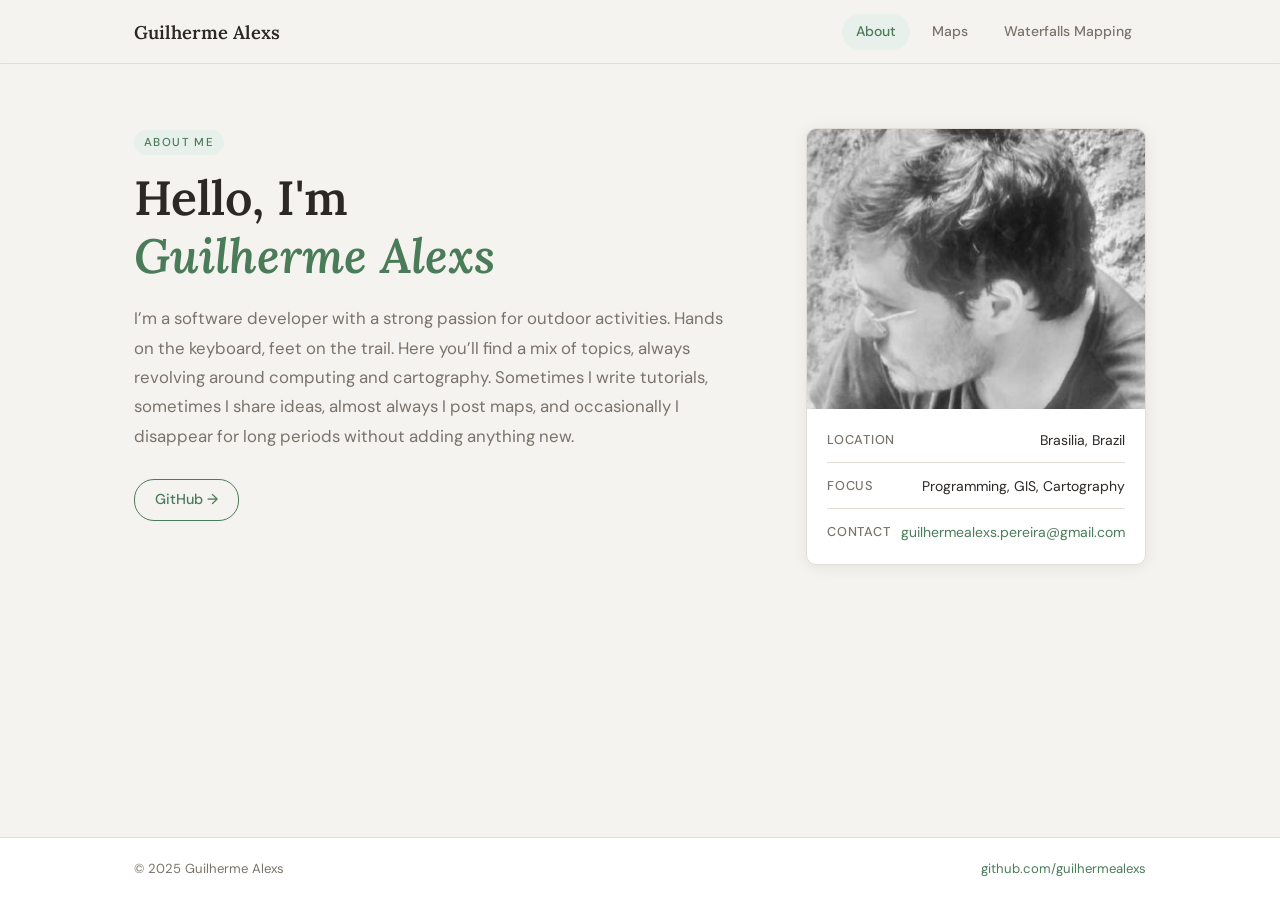
==== index.html @ 7185601d "Initial commit" ====
<!DOCTYPE html>
<html lang="en">
<head>
  <meta charset="UTF-8" />
  <meta name="viewport" content="width=device-width, initial-scale=1.0" />
  <title>Guilherme Alexs</title>
  <link rel="preconnect" href="https://fonts.googleapis.com" />
  <link rel="preconnect" href="https://fonts.gstatic.com" crossorigin />
  <link href="https://fonts.googleapis.com/css2?family=Lora:ital,wght@0,400;0,600;1,400&family=DM+Sans:wght@300;400;500&display=swap" rel="stylesheet" />
  <link rel="stylesheet" href="https://unpkg.com/leaflet@1.9.4/dist/leaflet.css" />
  <link rel="stylesheet" href="https://unpkg.com/leaflet.markercluster@1.5.3/dist/MarkerCluster.css" />
  <link rel="stylesheet" href="https://unpkg.com/leaflet.markercluster@1.5.3/dist/MarkerCluster.Default.css" />
  <link rel="stylesheet" href="css/style.css" />
</head>
<body>

  <!-- NAV -->
  <header class="site-header">
    <div class="container header-inner">
      <a href="#" class="logo" onclick="showSection('about')">Guilherme Alexs</a>
      <button class="nav-toggle" aria-label="Toggle menu" onclick="toggleNav()">
        <span></span><span></span><span></span>
      </button>
      <nav class="site-nav" id="site-nav">
        <a href="#" onclick="showSection('about')" data-section="about">About</a>
        <a href="#" onclick="showSection('maps')" data-section="maps">Maps</a>
        <a href="#" onclick="showSection('waterfalls')" data-section="waterfalls">Waterfalls Mapping</a>
      </nav>
    </div>
  </header>

  <!-- ABOUT -->
  <section id="about" class="page-section active">
    <div class="container">
      <div class="about-grid">
        <div class="about-text fade-in">
          <span class="label">About me</span>
          <h1>Hello, I'm<br /><em>Guilherme Alexs</em></h1>
          <p class="lead">I’m a software developer with a strong passion for outdoor activities. Hands on the keyboard, feet on the trail. Here you’ll find a mix of topics, always revolving around computing and cartography. Sometimes I write tutorials, sometimes I share ideas, almost always I post maps, and occasionally I disappear for long periods without adding anything new.</p>
          <div class="about-links">
            <a href="https://github.com/guilhermealexs" target="_blank" class="btn-link">GitHub →</a>
          </div>
        </div>
        <div class="about-visual fade-in delay-1">
          <div class="profile-card">
            <div class="profile-img-wrap">
              <img src="images/me.jpeg" alt="Guilherme Alex" onerror="this.style.display='none'; this.nextElementSibling.style.display='flex'" />
              <div class="profile-placeholder">GA</div>
            </div>
            <div class="profile-details">
              <div class="detail-item">
                <span class="detail-label">Location</span>
                <span>Brasilia, Brazil</span>
              </div>
              <div class="detail-item">
                <span class="detail-label">Focus</span>
                <span>Programming, GIS, Cartography</span>
              </div>
              <div class="detail-item">
                <span class="detail-label">Contact</span>
                <a href="mailto:guilhermealexs.pereira@gmail.com" target="_blank">guilhermealexs.pereira@gmail.com</a>
              </div>
            </div>
          </div>
        </div>
      </div>
    </div>
  </section>

  <!-- MAPS -->
  <section id="maps" class="page-section">
    <div class="container">
      <div class="section-header fade-in">
        <span class="label">Cartography</span>
        <h2>Maps</h2>
        <p class="section-desc">Some of the maps I made in recent years. You can view the maps online by clicking 'View map' or download them in GeoTIFF format (for navigation using smartphone apps). For now, none of these maps are suitable for printing.</p>
      </div>
      <div class="map-list">

        <article class="map-entry fade-in">
          <div class="map-entry-img map-entry-img--clickable" onclick="openImgViewer('geo/maps/Condóres/Condóres Circuit - 30000 - v3 (preview).jpg', 'Condóres Circuit · 1:30,000')">
            <img src="images/condores-preview.jpg" alt="Los Condóres Circuit" onerror="this.parentElement.classList.add('no-img')" />
          </div>
          <div class="map-entry-body">
            <h3>Condóres Circuit</h3>
            <p>Trekking map of the Condóres Circuit, Región del Maule, Chile. Scale 1:30,000.</p>
            <div class="map-entry-actions">
              <button class="btn-text" onclick="openImgViewer('geo/maps/Condóres/Condóres Circuit - 30000 - v3 (preview).jpg', 'Condóres Circuit · 1:30,000')">View map →</button>
              <a class="btn-text" href="geo/maps/Condóres/Condóres Circuit - 30000 - v3.tiff" download>Download GeoTiff ↓</a>
            </div>
          </div>
        </article>


        <article class="map-entry fade-in">
          <div class="map-entry-img map-entry-img--clickable" onclick="openImgViewer('geo/maps/Huayhuash/Huayhuash 30000 - v7 (preview).jpeg', 'Huayhuash Circuit · 1:30,000')">
            <img src="images/huayhuash-preview.jpg" alt="Huayhuash Circuit" onerror="this.parentElement.classList.add('no-img')" />
          </div>
          <div class="map-entry-body">
            <h3>Huayhuash Circuit</h3>
            <p>Trekking map of the Cordillera Huayhuash, Ancash, Peru. Scale 1:30,000.</p>
            <div class="map-entry-actions">
              <button class="btn-text" onclick="openImgViewer('geo/maps/Huayhuash/Huayhuash 30000 - v7 (preview).jpeg', 'Huayhuash Circuit · 1:30,000')">View map →</button>
              <a class="btn-text" href="geo/maps/Huayhuash/Huayhuash 30000 - v7.tif" download>Download GeoTiff ↓</a>
            </div>
          </div>
        </article>

        <article class="map-entry fade-in">
          <div class="map-entry-img map-entry-img--clickable" onclick="openImgViewer('geo/maps/Pati/Vale do Pati - 30000 - v2 (preview).jpeg', 'Vale do Pati · 1:30,000')">
            <img src="images/pati-preview.jpg" alt="Vale do Pati" onerror="this.parentElement.classList.add('no-img')" />
          </div>
          <div class="map-entry-body">
            <h3>Vale do Pati</h3>
            <p>Trekking map of most important trail in Vale do Pati, Chapada Diamantina, Brazil. Scale 1:30,000.</p>
            <div class="map-entry-actions">
              <button class="btn-text" onclick="openImgViewer('geo/maps/Pati/Vale do Pati - 30000 - v2 (preview).jpeg', 'Vale do Pati · 1:30,000')">View map →</button>
              <a class="btn-text" href="geo/maps/Pati/Vale do pati - 30000 - v2.tif" download>Download GeoTiff ↓</a>
            </div>
          </div>
        </article>

      </div>
    </div>
  </section>

  <!-- WATERFALLS MAP -->
  <section id="waterfalls" class="page-section">
    <div class="container">
      <div class="section-header fade-in">
        <span class="label">GIS</span>
        <h2>Waterfalls Mapping</h2>
        <p class="section-desc">Since 2015, I have been mapping waterfalls across South America, primarily in Brazil. The interactive map below provides a clustered view of this project. So far, 4,725 waterfalls have been detected through both manual and automated processes. Many of these waterfalls have names sourced from Google Maps or OpenStreetMap; consequently, some names might be inaccurate, given that these platforms are crowd-sourced and validating data precision is not always possible.</p>
        <p class="section-desc">Some waterfalls don't have names: these are potentially unexplored features, or simply locations that haven't been documented online. Most of these unnamed waterfalls were detected using automated mechanisms—leveraging drainage networks, DEM (Digital Elevation Model) layers, and custom algorithms to ensure a baseline confidence level that a significant waterfall actually exists at that location.</p>
        <p class="section-desc"><strong>Important notes:</strong></p>
        <ul class="section-desc section-desc--list">
          <li>Waterfalls with very small drops, or those located too close to another marker on the same waterway, are not always counted.</li>
          <li>While some ephemeral waterfalls (existing only during heavy rainfall) might still appear, we made a some effort to filter them out.</li>
        </ul>
      </div>
      <div class="map-wrapper fade-in delay-1">
        <div id="leaflet-map"></div>
        <div id="map-info" class="map-info-panel">
          <p class="map-info-note">ℹ️ Click a marker to see details.</p>
        </div>
      </div>
      <div class="map-download">
        <a class="btn-link" href="geo/waterfalls/waterfalls_22092023.gpkg" download>Download full dataset (.gpkg) ↓</a>
      </div>
    </div>
  </section>

  <footer class="site-footer">
    <div class="container footer-inner">
      <span>© 2025 Guilherme Alexs</span>
      <span><a href="https://github.com/guilhermealexs" target="_blank">github.com/guilhermealexs</a></span>
    </div>
  </footer>

  <!-- Image Viewer Modal -->
  <div id="img-viewer-modal" class="img-viewer-modal" role="dialog" aria-modal="true" aria-hidden="true">
    <div class="img-viewer-bar">
      <span id="img-viewer-title" class="img-viewer-title"></span>
      <button class="img-viewer-close" onclick="closeImgViewer()" aria-label="Close">✕</button>
    </div>
    <div id="img-viewer-stage" class="img-viewer-stage">
      <img id="img-viewer-img" src="" alt="Map" draggable="false" />
    </div>
    <div class="img-viewer-hint">Drag to pan · 50% zoom</div>
  </div>

  <script src="https://unpkg.com/leaflet@1.9.4/dist/leaflet.js"></script>
  <script src="https://cdn.jsdelivr.net/npm/sql.js@1.10.2/dist/sql-wasm.js"></script>
  <script src="https://unpkg.com/leaflet.markercluster@1.5.3/dist/leaflet.markercluster.js"></script>
  <script src="js/main.js"></script>
</body>
</html>
---- css/style.css ----
/* =========================================
   Variables & Reset
   ========================================= */
:root {
  --bg:        #f5f3ef;
  --surface:   #ffffff;
  --border:    #e2ddd6;
  --text:      #2c2825;
  --text-muted:#7a736b;
  --accent:    #4a7c59;
  --accent-lt: #e8f0eb;
  --header-h:  64px;
  --radius:    10px;
  --font-serif: 'Lora', Georgia, serif;
  --font-sans:  'DM Sans', sans-serif;
  --shadow:    0 2px 16px rgba(0,0,0,0.07);
}

*, *::before, *::after { box-sizing: border-box; margin: 0; padding: 0; }

html { scroll-behavior: smooth; }

body {
  font-family: var(--font-sans);
  background: var(--bg);
  color: var(--text);
  font-size: 16px;
  line-height: 1.65;
  min-height: 100vh;
  display: flex;
  flex-direction: column;
}

img { max-width: 100%; display: block; }
a { color: var(--accent); text-decoration: none; }
a:hover { text-decoration: underline; }

/* =========================================
   Layout
   ========================================= */
.container {
  max-width: 1060px;
  margin: 0 auto;
  padding: 0 24px;
}

/* =========================================
   Header / Nav
   ========================================= */
.site-header {
  position: sticky;
  top: 0;
  z-index: 100;
  background: rgba(245, 243, 239, 0.92);
  backdrop-filter: blur(8px);
  border-bottom: 1px solid var(--border);
  height: var(--header-h);
}

.header-inner {
  display: flex;
  align-items: center;
  justify-content: space-between;
  height: var(--header-h);
  gap: 24px;
}

.logo {
  font-family: var(--font-serif);
  font-size: 1.15rem;
  font-weight: 600;
  color: var(--text);
  white-space: nowrap;
  text-decoration: none;
}
.logo:hover { text-decoration: none; color: var(--accent); }

.site-nav {
  display: flex;
  gap: 8px;
  align-items: center;
}

.site-nav a {
  font-size: 0.875rem;
  font-weight: 500;
  color: var(--text-muted);
  padding: 6px 14px;
  border-radius: 20px;
  transition: background 0.2s, color 0.2s;
  text-decoration: none;
}
.site-nav a:hover,
.site-nav a.active {
  background: var(--accent-lt);
  color: var(--accent);
}

.nav-toggle {
  display: none;
  flex-direction: column;
  justify-content: center;
  gap: 5px;
  background: none;
  border: none;
  cursor: pointer;
  padding: 6px;
  width: 36px;
  height: 36px;
}
.nav-toggle span {
  display: block;
  height: 2px;
  background: var(--text);
  border-radius: 2px;
  transition: all 0.25s;
}

/* =========================================
   Sections
   ========================================= */
.page-section {
  display: none;
  padding: 64px 0 80px;
  flex: 1;
}
.page-section.active { display: block; }

/* =========================================
   Labels / Headings
   ========================================= */
.label {
  display: inline-block;
  font-size: 0.72rem;
  font-weight: 500;
  letter-spacing: 0.12em;
  text-transform: uppercase;
  color: var(--accent);
  background: var(--accent-lt);
  padding: 3px 10px;
  border-radius: 20px;
  margin-bottom: 14px;
}

h1 {
  font-family: var(--font-serif);
  font-size: clamp(2rem, 5vw, 3rem);
  line-height: 1.2;
  font-weight: 600;
  margin-bottom: 20px;
}
h1 em { font-style: italic; color: var(--accent); }

h2 {
  font-family: var(--font-serif);
  font-size: clamp(1.6rem, 4vw, 2.2rem);
  font-weight: 600;
  margin-bottom: 10px;
}

h3 {
  font-family: var(--font-serif);
  font-size: 1.1rem;
  font-weight: 600;
  margin-bottom: 6px;
}

.lead {
  font-size: 1.05rem;
  color: var(--text-muted);
  margin-bottom: 14px;
  line-height: 1.75;
}

.section-header {
  margin-bottom: 40px;
}
.section-desc {
  color: var(--text-muted);
  margin-bottom: 12px;
}
.section-desc--list {
  padding-left: 20px;
}

/* =========================================
   About Section
   ========================================= */
.about-grid {
  display: grid;
  grid-template-columns: 1fr 340px;
  gap: 60px;
  align-items: start;
}

.about-text p {
  color: var(--text-muted);
  margin-bottom: 12px;
}

.about-links {
  margin-top: 28px;
  display: flex;
  gap: 16px;
}

.btn-link {
  font-weight: 500;
  font-size: 0.9rem;
  color: var(--accent);
  border: 1.5px solid var(--accent);
  padding: 8px 20px;
  border-radius: 20px;
  transition: background 0.2s, color 0.2s;
  text-decoration: none;
}
.btn-link:hover {
  background: var(--accent);
  color: #fff;
  text-decoration: none;
}

/* Profile Card */
.profile-card {
  background: var(--surface);
  border: 1px solid var(--border);
  border-radius: var(--radius);
  overflow: hidden;
  box-shadow: var(--shadow);
}

.profile-img-wrap {
  background: var(--accent-lt);
  height: 280px;
  display: flex;
  align-items: center;
  justify-content: center;
  overflow: hidden;
}
.profile-img-wrap img {
  width: 100%;
  height: 100%;
  object-fit: cover;
}
.profile-placeholder {
  display: none;
  width: 80px;
  height: 80px;
  background: var(--accent);
  color: #fff;
  border-radius: 50%;
  font-family: var(--font-serif);
  font-size: 1.8rem;
  font-weight: 600;
  align-items: center;
  justify-content: center;
}

.profile-details {
  padding: 20px;
  display: flex;
  flex-direction: column;
  gap: 12px;
}

.detail-item {
  display: flex;
  justify-content: space-between;
  font-size: 0.875rem;
  padding-bottom: 10px;
  border-bottom: 1px solid var(--border);
}
.detail-item:last-child { border-bottom: none; padding-bottom: 0; }
.detail-label {
  font-weight: 500;
  color: var(--text-muted);
  font-size: 0.8rem;
  text-transform: uppercase;
  letter-spacing: 0.06em;
}

/* =========================================
   Maps List (blog-style)
   ========================================= */
.map-list {
  display: flex;
  flex-direction: column;
}

.map-entry {
  padding: 48px 0;
  border-bottom: 1px solid var(--border);
}
.map-entry:first-child { padding-top: 0; }
.map-entry:last-child { border-bottom: none; }

.map-entry-img {
  width: 100%;
  height: 480px;
  border-radius: var(--radius);
  overflow: hidden;
  background: var(--accent-lt);
  margin-bottom: 28px;
}
.map-entry-img img {
  width: 100%;
  height: 100%;
  object-fit: cover;
  display: block;
}
.map-entry-img.no-img img { display: none; }
.map-entry-img--clickable,
.map-entry-img--clickable img { cursor: pointer; }
.map-entry-img--clickable img { transition: opacity 0.2s; }
.map-entry-img--clickable:hover img { opacity: 0.88; }

.map-entry-actions {
  display: flex;
  gap: 24px;
  align-items: center;
}

.map-entry-body h3 {
  font-size: 1.35rem;
  margin-bottom: 10px;
}
.map-entry-body p {
  color: var(--text-muted);
  margin-bottom: 18px;
}

.btn-text {
  background: none;
  border: none;
  cursor: pointer;
  font-family: var(--font-sans);
  font-size: 0.875rem;
  font-weight: 500;
  color: var(--accent);
  padding: 0;
  transition: opacity 0.2s;
}
.btn-text:hover { opacity: 0.7; }

/* =========================================
   Leaflet Map
   ========================================= */
.map-wrapper {
  border: 1px solid var(--border);
  border-radius: var(--radius);
  overflow: hidden;
  box-shadow: var(--shadow);
  background: var(--surface);
}

#leaflet-map {
  height: 520px;
  width: 100%;
}

.map-info-panel {
  padding: 12px 20px;
  background: var(--surface);
  border-top: 1px solid var(--border);
  font-size: 0.875rem;
  color: var(--text-muted);
  min-height: 44px;
}

.map-download {
  margin-top: 24px;
}
.map-note {
  margin-top: 14px;
  font-size: 0.8rem;
  color: var(--text-muted);
}
.map-note code {
  background: var(--accent-lt);
  padding: 1px 6px;
  border-radius: 4px;
  font-size: 0.78rem;
  color: var(--accent);
}

/* =========================================
   Image Viewer Modal
   ========================================= */
.img-viewer-modal {
  display: none;
  position: fixed;
  inset: 0;
  z-index: 500;
  background: rgba(26, 24, 21, 0.97);
  flex-direction: column;
}
.img-viewer-modal.open { display: flex; }

.img-viewer-bar {
  display: flex;
  align-items: center;
  justify-content: space-between;
  padding: 12px 20px;
  border-bottom: 1px solid rgba(255, 255, 255, 0.08);
  flex-shrink: 0;
  gap: 16px;
}

.img-viewer-title {
  font-family: var(--font-serif);
  font-size: 0.95rem;
  color: #eae7e1;
  white-space: nowrap;
  overflow: hidden;
  text-overflow: ellipsis;
}

.img-viewer-close {
  background: none;
  border: 1px solid rgba(255, 255, 255, 0.18);
  color: #eae7e1;
  font-size: 0.95rem;
  cursor: pointer;
  width: 32px;
  height: 32px;
  border-radius: 50%;
  display: flex;
  align-items: center;
  justify-content: center;
  flex-shrink: 0;
  transition: background 0.2s;
  font-family: var(--font-sans);
}
.img-viewer-close:hover { background: rgba(255, 255, 255, 0.12); }

.img-viewer-stage {
  flex: 1;
  position: relative;
  overflow: hidden;
  cursor: grab;
  user-select: none;
  -webkit-user-select: none;
}
.img-viewer-stage.dragging { cursor: grabbing; }

.img-viewer-stage img {
  position: absolute;
  display: block;
  max-width: none;
  user-select: none;
  -webkit-user-select: none;
  pointer-events: none;
}

.img-viewer-hint {
  text-align: center;
  padding: 7px;
  font-size: 0.72rem;
  color: rgba(255, 255, 255, 0.28);
  flex-shrink: 0;
  letter-spacing: 0.05em;
}

/* =========================================
   MarkerCluster — theme overrides
   ========================================= */
.marker-cluster-small,
.marker-cluster-medium,
.marker-cluster-large {
  background-color: rgba(74, 124, 89, 0.18);
}
.marker-cluster-small div,
.marker-cluster-medium div,
.marker-cluster-large div {
  background-color: rgba(74, 124, 89, 0.6);
  color: #fff;
  font-family: var(--font-sans);
  font-size: 0.78rem;
  font-weight: 500;
}

/* =========================================
   Footer
   ========================================= */
.site-footer {
  background: var(--surface);
  border-top: 1px solid var(--border);
  padding: 20px 0;
  margin-top: auto;
}
.footer-inner {
  display: flex;
  justify-content: space-between;
  align-items: center;
  font-size: 0.82rem;
  color: var(--text-muted);
  flex-wrap: wrap;
  gap: 8px;
}

/* =========================================
   Animations
   ========================================= */
.fade-in {
  opacity: 0;
  transform: translateY(16px);
  animation: fadeUp 0.55s ease forwards;
}
.delay-1 { animation-delay: 0.15s; }
.delay-2 { animation-delay: 0.3s; }

@keyframes fadeUp {
  to { opacity: 1; transform: none; }
}

/* =========================================
   Responsive
   ========================================= */
@media (max-width: 768px) {
  .about-grid {
    grid-template-columns: 1fr;
    gap: 36px;
  }
  .profile-img-wrap { height: 380px; }

  .nav-toggle { display: flex; }

  .site-nav {
    display: none;
    position: absolute;
    top: var(--header-h);
    left: 0; right: 0;
    background: var(--bg);
    border-bottom: 1px solid var(--border);
    flex-direction: column;
    align-items: flex-start;
    padding: 12px 24px 20px;
    gap: 4px;
  }
  .site-nav.open { display: flex; }
  .site-nav a {
    width: 100%;
    padding: 10px 14px;
    border-radius: 8px;
  }

  #leaflet-map { height: 380px; }

  .map-entry-img { height: 260px; }

  .page-section { padding: 40px 0 60px; }
}

@media (max-width: 480px) {
  h1 { font-size: 1.8rem; }
  .container { padding: 0 16px; }
}
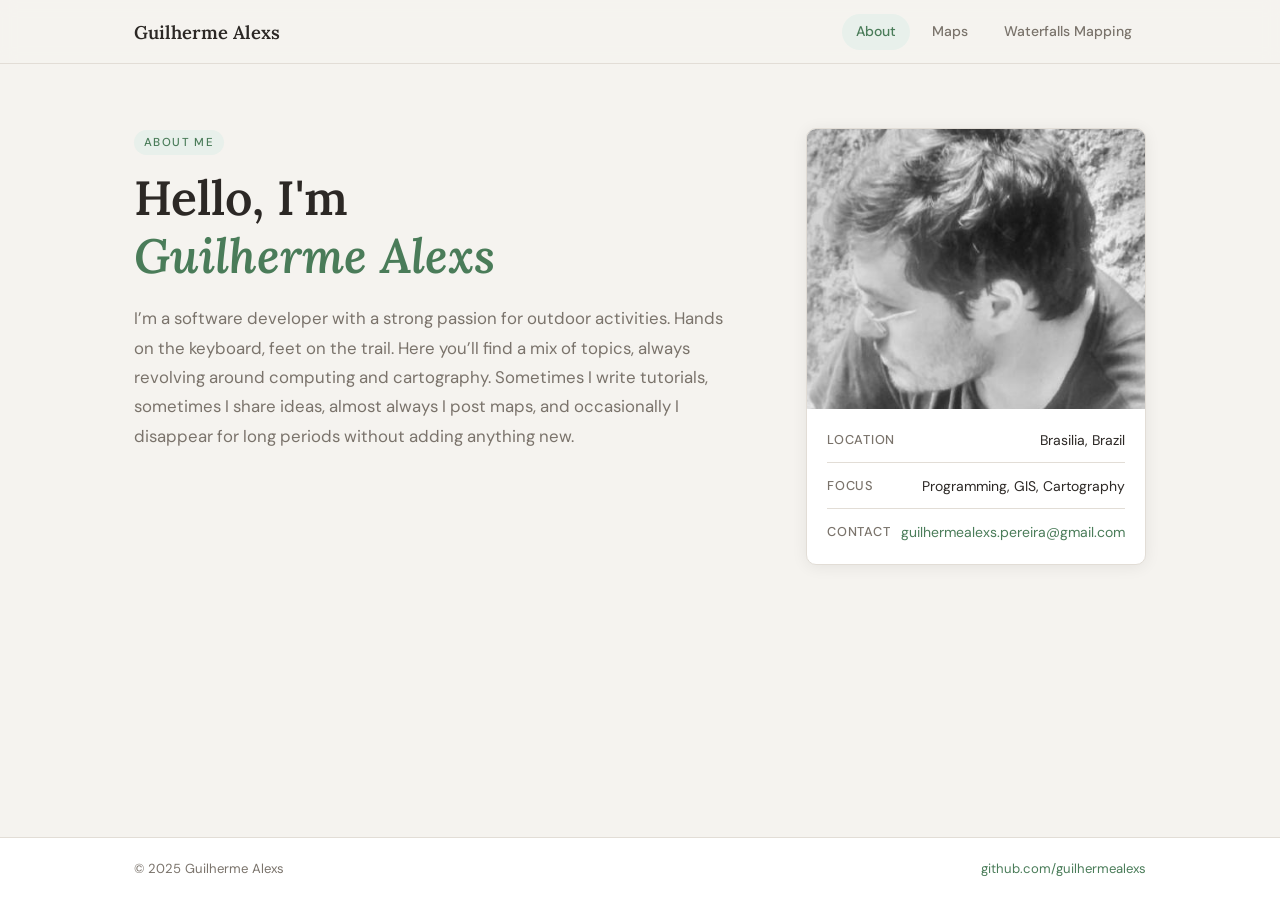
==== commit a52ab355: "Improved waterfalls interactive map visualization" ====
--- a/index.html
+++ b/index.html
@@ -37,9 +37,6 @@
           <span class="label">About me</span>
           <h1>Hello, I'm<br /><em>Guilherme Alexs</em></h1>
           <p class="lead">I’m a software developer with a strong passion for outdoor activities. Hands on the keyboard, feet on the trail. Here you’ll find a mix of topics, always revolving around computing and cartography. Sometimes I write tutorials, sometimes I share ideas, almost always I post maps, and occasionally I disappear for long periods without adding anything new.</p>
-          <div class="about-links">
-            <a href="https://github.com/guilhermealexs" target="_blank" class="btn-link">GitHub →</a>
-          </div>
         </div>
         <div class="about-visual fade-in delay-1">
           <div class="profile-card">
@@ -86,7 +83,7 @@
             <p>Trekking map of the Condóres Circuit, Región del Maule, Chile. Scale 1:30,000.</p>
             <div class="map-entry-actions">
               <button class="btn-text" onclick="openImgViewer('geo/maps/Condóres/Condóres Circuit - 30000 - v3 (preview).jpg', 'Condóres Circuit · 1:30,000')">View map →</button>
-              <a class="btn-text" href="geo/maps/Condóres/Condóres Circuit - 30000 - v3.tiff" download>Download GeoTiff ↓</a>
+              <a class="btn-text" href="https://drive.google.com/file/d/1UmNwxz7eNRk5IADm-q7sK25B6Ol647ZA/view?usp=sharing">Download GeoTiff ↓</a>
             </div>
           </div>
         </article>
@@ -101,7 +98,7 @@
             <p>Trekking map of the Cordillera Huayhuash, Ancash, Peru. Scale 1:30,000.</p>
             <div class="map-entry-actions">
               <button class="btn-text" onclick="openImgViewer('geo/maps/Huayhuash/Huayhuash 30000 - v7 (preview).jpeg', 'Huayhuash Circuit · 1:30,000')">View map →</button>
-              <a class="btn-text" href="geo/maps/Huayhuash/Huayhuash 30000 - v7.tif" download>Download GeoTiff ↓</a>
+              <a class="btn-text" href="https://drive.google.com/file/d/1XyFV4F4Wss5c-P0SeDowtkv4K0uIWyzL/view?usp=sharing">Download GeoTiff ↓</a>
             </div>
           </div>
         </article>
@@ -115,7 +112,7 @@
             <p>Trekking map of most important trail in Vale do Pati, Chapada Diamantina, Brazil. Scale 1:30,000.</p>
             <div class="map-entry-actions">
               <button class="btn-text" onclick="openImgViewer('geo/maps/Pati/Vale do Pati - 30000 - v2 (preview).jpeg', 'Vale do Pati · 1:30,000')">View map →</button>
-              <a class="btn-text" href="geo/maps/Pati/Vale do pati - 30000 - v2.tif" download>Download GeoTiff ↓</a>
+              <a class="btn-text" href="https://drive.google.com/file/d/1QMvcbkbILetevIX489E6tp4D6IzYyJ-l/view?usp=sharing">Download GeoTiff ↓</a>
             </div>
           </div>
         </article>
@@ -147,6 +144,29 @@
       <div class="map-download">
         <a class="btn-link" href="geo/waterfalls/waterfalls_22092023.gpkg" download>Download full dataset (.gpkg) ↓</a>
       </div>
+      <div class="map-legend">
+        <h4 class="map-legend-title">Field Reference</h4>
+        <dl class="map-legend-list">
+          <div class="map-legend-row">
+            <dt><code>fid / gid</code></dt>
+            <dd>Unique identifiers</dd>
+          </div>
+          <div class="map-legend-row">
+            <dt><code>name</code></dt>
+            <dd>Waterfall name (sourced from Google Maps or OSM)</dd>
+          </div>
+          <div class="map-legend-row">
+            <dt><code>type</code></dt>
+            <dd>
+              <ul class="map-legend-type-list">
+                <li><span class="type-dot type-dot--1"></span> <strong>1</strong> — Known location</li>
+                <li><span class="type-dot type-dot--2"></span> <strong>2</strong> — Location visited by the project</li>
+                <li><span class="type-dot type-dot--3"></span> <strong>3</strong> — Potentially unexplored location</li>
+              </ul>
+            </dd>
+          </div>
+        </dl>
+      </div>
     </div>
   </section>
 
--- a/css/style.css
+++ b/css/style.css
@@ -383,6 +383,82 @@
   color: var(--accent);
 }
 
+.map-legend {
+  margin-top: 28px;
+  border: 1px solid var(--border);
+  border-radius: var(--radius);
+  background: var(--surface);
+  padding: 20px 24px;
+  box-shadow: var(--shadow);
+}
+
+.map-legend-title {
+  font-family: var(--font-sans);
+  font-size: 0.72rem;
+  font-weight: 500;
+  letter-spacing: 0.1em;
+  text-transform: uppercase;
+  color: var(--text-muted);
+  margin-bottom: 14px;
+}
+
+.map-legend-list {
+  display: flex;
+  flex-direction: column;
+  gap: 0;
+}
+
+.map-legend-row {
+  display: grid;
+  grid-template-columns: 140px 1fr;
+  gap: 12px;
+  align-items: baseline;
+  padding: 10px 0;
+  border-bottom: 1px solid var(--border);
+}
+.map-legend-row:last-child { border-bottom: none; }
+
+.map-legend-row dt {
+  font-size: 0.85rem;
+}
+.map-legend-row dt code {
+  background: var(--accent-lt);
+  color: var(--accent);
+  padding: 2px 7px;
+  border-radius: 4px;
+  font-size: 0.8rem;
+}
+
+.map-legend-row dd {
+  font-size: 0.875rem;
+  color: var(--text-muted);
+}
+
+.map-legend-type-list {
+  list-style: none;
+  display: flex;
+  flex-direction: column;
+  gap: 6px;
+}
+.map-legend-type-list li {
+  display: flex;
+  align-items: center;
+  gap: 8px;
+}
+
+.type-dot {
+  display: inline-block;
+  width: 10px;
+  height: 10px;
+  border-radius: 50%;
+  border: 1.5px solid rgba(255, 255, 255, 0.85);
+  box-shadow: 0 1px 3px rgba(0, 0, 0, 0.25);
+  flex-shrink: 0;
+}
+.type-dot--1 { background: #6aaed8; }
+.type-dot--2 { background: #6aaed8; opacity: 0.5; }
+.type-dot--3 { background: #6aaed8; opacity: 0.5; }
+
 /* =========================================
    Image Viewer Modal
    ========================================= */
@@ -467,12 +543,12 @@
 .marker-cluster-small,
 .marker-cluster-medium,
 .marker-cluster-large {
-  background-color: rgba(74, 124, 89, 0.18);
+  background-color: rgba(106, 174, 216, 0.25);
 }
 .marker-cluster-small div,
 .marker-cluster-medium div,
 .marker-cluster-large div {
-  background-color: rgba(74, 124, 89, 0.6);
+  background-color: rgba(106, 174, 216, 0.75);
   color: #fff;
   font-family: var(--font-sans);
   font-size: 0.78rem;
